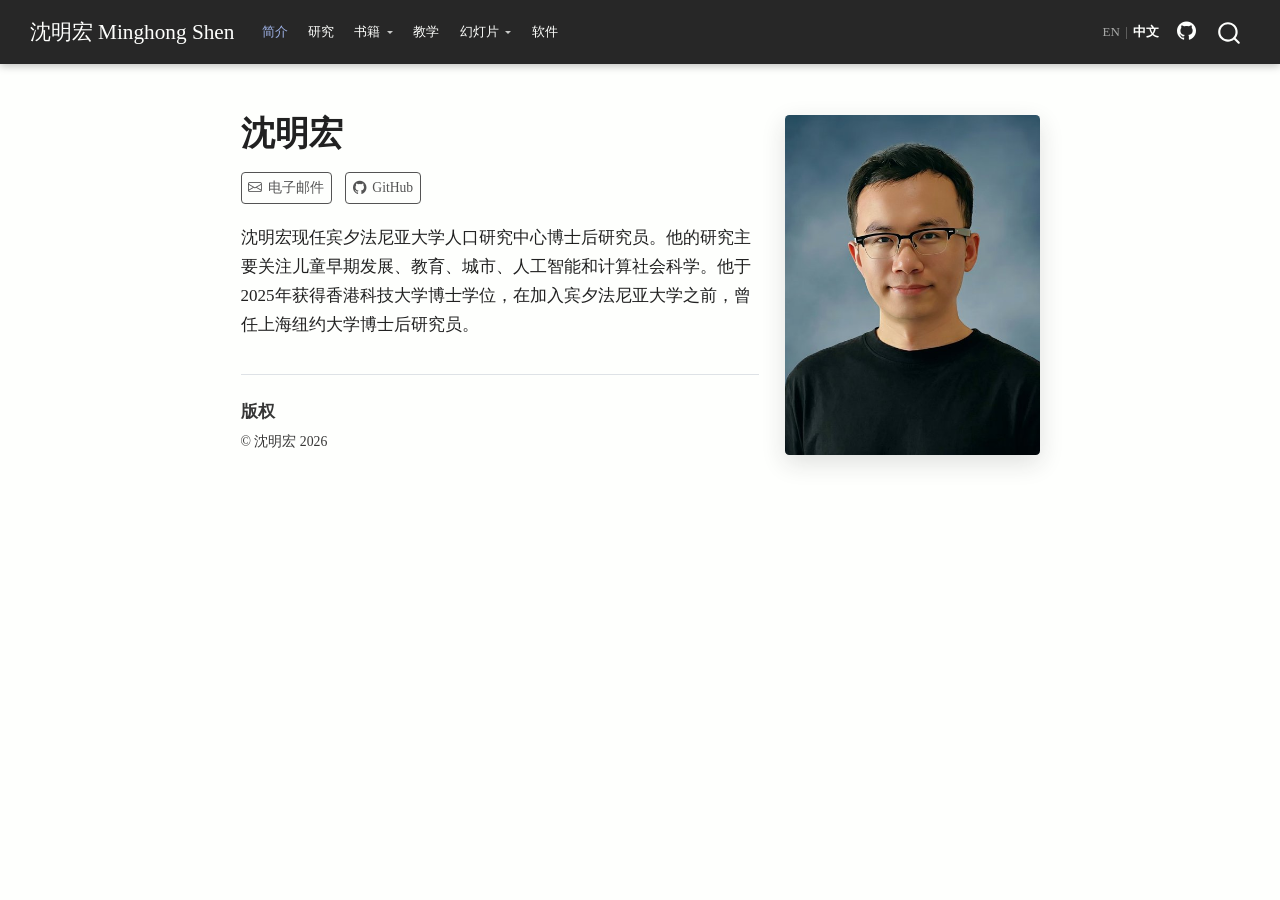
==== zh/index.html @ 306feb95 "feat: publish Chinese site and Stata to R reference - Add zh/ to the published site files - Fetch do" ====
<!DOCTYPE html>
<html xmlns="http://www.w3.org/1999/xhtml" lang="zh-Hans" xml:lang="zh-Hans"><head>

<meta charset="utf-8">
<meta name="generator" content="quarto-1.9.38">

<meta name="viewport" content="width=device-width, initial-scale=1.0, user-scalable=yes">


<title>沈明宏 – 沈明宏 Minghong Shen</title>
<style>
/* Default styles provided by pandoc.
** See https://pandoc.org/MANUAL.html#variables-for-html for config info.
*/
code{white-space: pre-wrap;}
span.smallcaps{font-variant: small-caps;}
div.columns{display: flex; gap: min(4vw, 1.5em);}
div.column{flex: auto; overflow-x: auto;}
div.hanging-indent{margin-left: 1.5em; text-indent: -1.5em;}
ul.task-list{list-style: none;}
ul.task-list li input[type="checkbox"] {
  width: 0.8em;
  margin: 0 0.8em 0.2em -1em; /* quarto-specific, see https://github.com/quarto-dev/quarto-cli/issues/4556 */ 
  vertical-align: middle;
}
</style>


<script src="site_libs/quarto-nav/quarto-nav.js"></script>
<script src="site_libs/quarto-nav/headroom.min.js"></script>
<script src="site_libs/clipboard/clipboard.min.js"></script>
<script src="site_libs/quarto-search/autocomplete.umd.js"></script>
<script src="site_libs/quarto-search/fuse.min.js"></script>
<script src="site_libs/quarto-search/quarto-search.js"></script>
<meta name="quarto:offset" content="./">
<script src="site_libs/quarto-html/quarto.js" type="module"></script>
<script src="site_libs/quarto-html/tabsets/tabsets.js" type="module"></script>
<script src="site_libs/quarto-html/popper.min.js"></script>
<script src="site_libs/quarto-html/tippy.umd.min.js"></script>
<link href="site_libs/quarto-html/tippy.css" rel="stylesheet">
<link href="site_libs/quarto-html/quarto-syntax-highlighting-15634bcf2e68342d4ad2dfa704d543f6.css" rel="stylesheet" id="quarto-text-highlighting-styles">
<script src="site_libs/bootstrap/bootstrap.min.js"></script>
<link href="site_libs/bootstrap/bootstrap-icons.css" rel="stylesheet">
<link href="site_libs/bootstrap/bootstrap-0c73fba49e9f73e508c1f6c2860d2449.min.css" rel="stylesheet" append-hash="true" id="quarto-bootstrap" data-mode="light">
<script id="quarto-search-options" type="application/json">{
  "location": "navbar",
  "copy-button": false,
  "collapse-after": 3,
  "panel-placement": "end",
  "type": "overlay",
  "limit": 50,
  "keyboard-shortcut": [
    "f",
    "/",
    "s"
  ],
  "show-item-context": false,
  "language": {
    "search-no-results-text": "没有结果",
    "search-matching-documents-text": "匹配的文档",
    "search-copy-link-title": "复制搜索链接",
    "search-hide-matches-text": "隐藏其它匹配结果",
    "search-more-match-text": "更多匹配结果",
    "search-more-matches-text": "更多匹配结果",
    "search-clear-button-title": "清除",
    "search-text-placeholder": "",
    "search-detached-cancel-button-title": "取消",
    "search-submit-button-title": "提交",
    "search-label": "搜索"
  }
}</script>
<script async="" src="https://www.googletagmanager.com/gtag/js?id=G-N6J255MYS8"></script>

<script type="text/javascript">

window.dataLayer = window.dataLayer || [];
function gtag(){dataLayer.push(arguments);}
gtag('js', new Date());
gtag('config', 'G-N6J255MYS8', { 'anonymize_ip': true});
</script>


</head>

<body class="nav-fixed fullcontent quarto-light">

<div id="quarto-search-results"></div>
  <header id="quarto-header" class="headroom fixed-top">
    <nav class="navbar navbar-expand-lg " data-bs-theme="dark">
      <div class="navbar-container container-fluid">
      <div class="navbar-brand-container mx-auto">
    <a class="navbar-brand" href="./index.html">
    <span class="navbar-title">沈明宏 Minghong Shen</span>
    </a>
  </div>
            <div id="quarto-search" class="" title="搜索"></div>
          <button class="navbar-toggler" type="button" data-bs-toggle="collapse" data-bs-target="#navbarCollapse" aria-controls="navbarCollapse" role="menu" aria-expanded="false" aria-label="展开或折叠导航栏" onclick="if (window.quartoToggleHeadroom) { window.quartoToggleHeadroom(); }">
  <span class="navbar-toggler-icon"></span>
</button>
          <div class="collapse navbar-collapse" id="navbarCollapse">
            <ul class="navbar-nav navbar-nav-scroll me-auto">
  <li class="nav-item">
    <a class="nav-link active" href="./index.html" aria-current="page"> 
<span class="menu-text">简介</span></a>
  </li>  
  <li class="nav-item">
    <a class="nav-link" href="./research.html"> 
<span class="menu-text">研究</span></a>
  </li>  
  <li class="nav-item dropdown ">
    <a class="nav-link dropdown-toggle" href="#" id="nav-menu-" role="link" data-bs-toggle="dropdown" aria-expanded="false">
 <span class="menu-text">书籍</span>
    </a>
    <ul class="dropdown-menu" aria-labelledby="nav-menu-">    
        <li>
    <a class="dropdown-item" href="./books.html">
 <span class="dropdown-text">全部书籍</span></a>
  </li>  
        <li>
    <a class="dropdown-item" href="https://www.socimh.com/cc-guide/">
 <span class="dropdown-text">Claude Code 社会科学配置指南</span></a>
  </li>  
        <li>
    <a class="dropdown-item" href="./../stata-to-r/zh/index.html">
 <span class="dropdown-text">Stata 转 R 参考手册</span></a>
  </li>  
        <li>
    <a class="dropdown-item" href="https://socimh.github.io/intro2tidy/">
 <span class="dropdown-text">tidyverse 入门</span></a>
  </li>  
    </ul>
  </li>
  <li class="nav-item">
    <a class="nav-link" href="./teaching.html"> 
<span class="menu-text">教学</span></a>
  </li>  
  <li class="nav-item dropdown ">
    <a class="nav-link dropdown-toggle" href="#" id="nav-menu--1" role="link" data-bs-toggle="dropdown" aria-expanded="false">
 <span class="menu-text">幻灯片</span>
    </a>
    <ul class="dropdown-menu" aria-labelledby="nav-menu--1">    
        <li>
    <a class="dropdown-item" href="./slides.html">
 <span class="dropdown-text">全部幻灯片</span></a>
  </li>  
        <li>
    <a class="dropdown-item" href="./../slides/copilot-stata.html">
 <span class="dropdown-text">上手 Copilot：在 VS Code 里写 Stata</span></a>
  </li>  
        <li>
    <a class="dropdown-item" href="./../slides/ai-agents.html">
 <span class="dropdown-text">言出法随：社会科学研究中的 AI 智能体</span></a>
  </li>  
    </ul>
  </li>
  <li class="nav-item">
    <a class="nav-link" href="./software.html"> 
<span class="menu-text">软件</span></a>
  </li>  
</ul>
            <ul class="navbar-nav navbar-nav-scroll ms-auto">
  <li class="nav-item">
    <a class="nav-link" href="./../index.html"> 
<span class="menu-text">EN | 中文</span></a>
  </li>  
  <li class="nav-item compact">
    <a class="nav-link" href="https://github.com/socimh"> <i class="bi bi-github" role="img" aria-label="GitHub">
</i> 
<span class="menu-text"></span></a>
  </li>  
</ul>
          </div> <!-- /navcollapse -->
            <div class="quarto-navbar-tools">
</div>
      </div> <!-- /container-fluid -->
    </nav>
</header>
<!-- content -->
<div id="quarto-content" class="quarto-container page-columns page-rows-contents page-layout-article page-navbar">
<!-- sidebar -->
<!-- margin-sidebar -->
    
<!-- main -->
<div class="quarto-about-solana column-body">
  <div class="about-entity">
    <div class="entity-contents">
      <header id="title-block-header" class="quarto-title-block default">
<div class="quarto-title">
<h1 class="title">沈明宏</h1>
</div>
<div class="quarto-title-meta">
  </div>
</header> <div class="about-links">
  <a href="mailto:ms14464@nyu.edu" class="about-link" rel="" target="">
    <i class="bi bi-envelope"></i>
     <span class="about-link-text">电子邮件</span>
  </a>
  <a href="https://github.com/socimh" class="about-link" rel="" target="">
    <i class="bi bi-github"></i>
     <span class="about-link-text">GitHub</span>
  </a>
</div>
      <div class="about-contents"><main class="content" id="quarto-document-content">
<p>沈明宏现任宾夕法尼亚大学人口研究中心博士后研究员。他的研究主要关注儿童早期发展、教育、城市、人工智能和计算社会科学。他于2025年获得香港科技大学博士学位，在加入宾夕法尼亚大学之前，曾任上海纽约大学博士后研究员。</p>


<div id="quarto-appendix" class="default"><section class="quarto-appendix-contents" id="quarto-copyright"><h2 class="anchored quarto-appendix-heading">版权</h2><div class="quarto-appendix-contents"><div>© 沈明宏 2026</div></div></section></div></main></div>
    </div>
    <img src="../pic/profile.jpg" class="about-image
  rounded " style="width: 15em;">
  </div>
</div>
 <!-- /main -->
<script src="../assets/reveal.js"></script>

<script src="../assets/lang-toggle.js"></script>

<script id="quarto-html-after-body" type="application/javascript">
  window.document.addEventListener("DOMContentLoaded", function (event) {
    const isCodeAnnotation = (el) => {
      for (const clz of el.classList) {
        if (clz.startsWith('code-annotation-')) {                     
          return true;
        }
      }
      return false;
    }
    const onCopySuccess = function(e) {
      // button target
      const button = e.trigger;
      // don't keep focus
      button.blur();
      // flash "checked"
      button.classList.add('code-copy-button-checked');
      var currentTitle = button.getAttribute("title");
      button.setAttribute("title", "已复制");
      let tooltip;
      if (window.bootstrap) {
        button.setAttribute("data-bs-toggle", "tooltip");
        button.setAttribute("data-bs-placement", "left");
        button.setAttribute("data-bs-title", "已复制");
        tooltip = new bootstrap.Tooltip(button, 
          { trigger: "manual", 
            customClass: "code-copy-button-tooltip",
            offset: [0, -8]});
        tooltip.show();    
      }
      setTimeout(function() {
        if (tooltip) {
          tooltip.hide();
          button.removeAttribute("data-bs-title");
          button.removeAttribute("data-bs-toggle");
          button.removeAttribute("data-bs-placement");
        }
        button.setAttribute("title", currentTitle);
        button.classList.remove('code-copy-button-checked');
      }, 1000);
      // clear code selection
      e.clearSelection();
    }
    const getTextToCopy = function(trigger) {
      const outerScaffold = trigger.parentElement.cloneNode(true);
      const codeEl = outerScaffold.querySelector('code');
      for (const childEl of codeEl.children) {
        if (isCodeAnnotation(childEl)) {
          childEl.remove();
        }
      }
      return codeEl.innerText;
    }
    const clipboard = new window.ClipboardJS('.code-copy-button:not([data-in-quarto-modal])', {
      text: getTextToCopy
    });
    clipboard.on('success', onCopySuccess);
    if (window.document.getElementById('quarto-embedded-source-code-modal')) {
      const clipboardModal = new window.ClipboardJS('.code-copy-button[data-in-quarto-modal]', {
        text: getTextToCopy,
        container: window.document.getElementById('quarto-embedded-source-code-modal')
      });
      clipboardModal.on('success', onCopySuccess);
    }
      var localhostRegex = new RegExp(/^(?:http|https):\/\/localhost\:?[0-9]*\//);
      var mailtoRegex = new RegExp(/^mailto:/);
        var filterRegex = new RegExp('/' + window.location.host + '/');
      var isInternal = (href) => {
          return filterRegex.test(href) || localhostRegex.test(href) || mailtoRegex.test(href);
      }
      // Inspect non-navigation links and adorn them if external
     var links = window.document.querySelectorAll('a[href]:not(.nav-link):not(.navbar-brand):not(.toc-action):not(.sidebar-link):not(.sidebar-item-toggle):not(.pagination-link):not(.no-external):not([aria-hidden]):not(.dropdown-item):not(.quarto-navigation-tool):not(.about-link)');
      for (var i=0; i<links.length; i++) {
        const link = links[i];
        if (!isInternal(link.href)) {
          // undo the damage that might have been done by quarto-nav.js in the case of
          // links that we want to consider external
          if (link.dataset.originalHref !== undefined) {
            link.href = link.dataset.originalHref;
          }
        }
      }
    function tippyHover(el, contentFn, onTriggerFn, onUntriggerFn) {
      const config = {
        allowHTML: true,
        maxWidth: 500,
        delay: 100,
        arrow: false,
        appendTo: function(el) {
            return el.parentElement;
        },
        interactive: true,
        interactiveBorder: 10,
        theme: 'quarto',
        placement: 'bottom-start',
      };
      if (contentFn) {
        config.content = contentFn;
      }
      if (onTriggerFn) {
        config.onTrigger = onTriggerFn;
      }
      if (onUntriggerFn) {
        config.onUntrigger = onUntriggerFn;
      }
      window.tippy(el, config); 
    }
    const noterefs = window.document.querySelectorAll('a[role="doc-noteref"]');
    for (var i=0; i<noterefs.length; i++) {
      const ref = noterefs[i];
      tippyHover(ref, function() {
        // use id or data attribute instead here
        let href = ref.getAttribute('data-footnote-href') || ref.getAttribute('href');
        try { href = new URL(href).hash; } catch {}
        const id = href.replace(/^#\/?/, "");
        const note = window.document.getElementById(id);
        if (note) {
          return note.innerHTML;
        } else {
          return "";
        }
      });
    }
    const xrefs = window.document.querySelectorAll('a.quarto-xref');
    const processXRef = (id, note) => {
      // Strip column container classes
      const stripColumnClz = (el) => {
        el.classList.remove("page-full", "page-columns");
        if (el.children) {
          for (const child of el.children) {
            stripColumnClz(child);
          }
        }
      }
      stripColumnClz(note)
      if (id === null || id.startsWith('sec-')) {
        // Special case sections, only their first couple elements
        const container = document.createElement("div");
        if (note.children && note.children.length > 2) {
          container.appendChild(note.children[0].cloneNode(true));
          for (let i = 1; i < note.children.length; i++) {
            const child = note.children[i];
            if (child.tagName === "P" && child.innerText === "") {
              continue;
            } else {
              container.appendChild(child.cloneNode(true));
              break;
            }
          }
          if (window.Quarto?.typesetMath) {
            window.Quarto.typesetMath(container);
          }
          return container.innerHTML
        } else {
          if (window.Quarto?.typesetMath) {
            window.Quarto.typesetMath(note);
          }
          return note.innerHTML;
        }
      } else {
        // Remove any anchor links if they are present
        const anchorLink = note.querySelector('a.anchorjs-link');
        if (anchorLink) {
          anchorLink.remove();
        }
        if (window.Quarto?.typesetMath) {
          window.Quarto.typesetMath(note);
        }
        if (note.classList.contains("callout")) {
          return note.outerHTML;
        } else {
          return note.innerHTML;
        }
      }
    }
    for (var i=0; i<xrefs.length; i++) {
      const xref = xrefs[i];
      tippyHover(xref, undefined, function(instance) {
        instance.disable();
        let url = xref.getAttribute('href');
        let hash = undefined; 
        if (url.startsWith('#')) {
          hash = url;
        } else {
          try { hash = new URL(url).hash; } catch {}
        }
        if (hash) {
          const id = hash.replace(/^#\/?/, "");
          const note = window.document.getElementById(id);
          if (note !== null) {
            try {
              const html = processXRef(id, note.cloneNode(true));
              instance.setContent(html);
            } finally {
              instance.enable();
              instance.show();
            }
          } else {
            // See if we can fetch this
            fetch(url.split('#')[0])
            .then(res => res.text())
            .then(html => {
              const parser = new DOMParser();
              const htmlDoc = parser.parseFromString(html, "text/html");
              const note = htmlDoc.getElementById(id);
              if (note !== null) {
                const html = processXRef(id, note);
                instance.setContent(html);
              } 
            }).finally(() => {
              instance.enable();
              instance.show();
            });
          }
        } else {
          // See if we can fetch a full url (with no hash to target)
          // This is a special case and we should probably do some content thinning / targeting
          fetch(url)
          .then(res => res.text())
          .then(html => {
            const parser = new DOMParser();
            const htmlDoc = parser.parseFromString(html, "text/html");
            const note = htmlDoc.querySelector('main.content');
            if (note !== null) {
              // This should only happen for chapter cross references
              // (since there is no id in the URL)
              // remove the first header
              if (note.children.length > 0 && note.children[0].tagName === "HEADER") {
                note.children[0].remove();
              }
              const html = processXRef(null, note);
              instance.setContent(html);
            } 
          }).finally(() => {
            instance.enable();
            instance.show();
          });
        }
      }, function(instance) {
      });
    }
        let selectedAnnoteEl;
        const selectorForAnnotation = ( cell, annotation) => {
          let cellAttr = 'data-code-cell="' + cell + '"';
          let lineAttr = 'data-code-annotation="' +  annotation + '"';
          const selector = 'span[' + cellAttr + '][' + lineAttr + ']';
          return selector;
        }
        const selectCodeLines = (annoteEl) => {
          const doc = window.document;
          const targetCell = annoteEl.getAttribute("data-target-cell");
          const targetAnnotation = annoteEl.getAttribute("data-target-annotation");
          const annoteSpan = window.document.querySelector(selectorForAnnotation(targetCell, targetAnnotation));
          const lines = annoteSpan.getAttribute("data-code-lines").split(",");
          const lineIds = lines.map((line) => {
            return targetCell + "-" + line;
          })
          let top = null;
          let height = null;
          let parent = null;
          if (lineIds.length > 0) {
              //compute the position of the single el (top and bottom and make a div)
              const el = window.document.getElementById(lineIds[0]);
              top = el.offsetTop;
              height = el.offsetHeight;
              parent = el.parentElement.parentElement;
            if (lineIds.length > 1) {
              const lastEl = window.document.getElementById(lineIds[lineIds.length - 1]);
              const bottom = lastEl.offsetTop + lastEl.offsetHeight;
              height = bottom - top;
            }
            if (top !== null && height !== null && parent !== null) {
              // cook up a div (if necessary) and position it 
              let div = window.document.getElementById("code-annotation-line-highlight");
              if (div === null) {
                div = window.document.createElement("div");
                div.setAttribute("id", "code-annotation-line-highlight");
                div.style.position = 'absolute';
                parent.appendChild(div);
              }
              div.style.top = top - 2 + "px";
              div.style.height = height + 4 + "px";
              div.style.left = 0;
              let gutterDiv = window.document.getElementById("code-annotation-line-highlight-gutter");
              if (gutterDiv === null) {
                gutterDiv = window.document.createElement("div");
                gutterDiv.setAttribute("id", "code-annotation-line-highlight-gutter");
                gutterDiv.style.position = 'absolute';
                const codeCell = window.document.getElementById(targetCell);
                const gutter = codeCell.querySelector('.code-annotation-gutter');
                gutter.appendChild(gutterDiv);
              }
              gutterDiv.style.top = top - 2 + "px";
              gutterDiv.style.height = height + 4 + "px";
            }
            selectedAnnoteEl = annoteEl;
          }
        };
        const unselectCodeLines = () => {
          const elementsIds = ["code-annotation-line-highlight", "code-annotation-line-highlight-gutter"];
          elementsIds.forEach((elId) => {
            const div = window.document.getElementById(elId);
            if (div) {
              div.remove();
            }
          });
          selectedAnnoteEl = undefined;
        };
          // Handle positioning of the toggle
      window.addEventListener(
        "resize",
        throttle(() => {
          elRect = undefined;
          if (selectedAnnoteEl) {
            selectCodeLines(selectedAnnoteEl);
          }
        }, 10)
      );
      function throttle(fn, ms) {
      let throttle = false;
      let timer;
        return (...args) => {
          if(!throttle) { // first call gets through
              fn.apply(this, args);
              throttle = true;
          } else { // all the others get throttled
              if(timer) clearTimeout(timer); // cancel #2
              timer = setTimeout(() => {
                fn.apply(this, args);
                timer = throttle = false;
              }, ms);
          }
        };
      }
        // Attach click handler to the DT
        const annoteDls = window.document.querySelectorAll('dt[data-target-cell]');
        for (const annoteDlNode of annoteDls) {
          annoteDlNode.addEventListener('click', (event) => {
            const clickedEl = event.target;
            if (clickedEl !== selectedAnnoteEl) {
              unselectCodeLines();
              const activeEl = window.document.querySelector('dt[data-target-cell].code-annotation-active');
              if (activeEl) {
                activeEl.classList.remove('code-annotation-active');
              }
              selectCodeLines(clickedEl);
              clickedEl.classList.add('code-annotation-active');
            } else {
              // Unselect the line
              unselectCodeLines();
              clickedEl.classList.remove('code-annotation-active');
            }
          });
        }
    const findCites = (el) => {
      const parentEl = el.parentElement;
      if (parentEl) {
        const cites = parentEl.dataset.cites;
        if (cites) {
          return {
            el,
            cites: cites.split(' ')
          };
        } else {
          return findCites(el.parentElement)
        }
      } else {
        return undefined;
      }
    };
    var bibliorefs = window.document.querySelectorAll('a[role="doc-biblioref"]');
    for (var i=0; i<bibliorefs.length; i++) {
      const ref = bibliorefs[i];
      const citeInfo = findCites(ref);
      if (citeInfo) {
        tippyHover(citeInfo.el, function() {
          var popup = window.document.createElement('div');
          citeInfo.cites.forEach(function(cite) {
            var citeDiv = window.document.createElement('div');
            citeDiv.classList.add('hanging-indent');
            citeDiv.classList.add('csl-entry');
            var biblioDiv = window.document.getElementById('ref-' + cite);
            if (biblioDiv) {
              citeDiv.innerHTML = biblioDiv.innerHTML;
            }
            popup.appendChild(citeDiv);
          });
          return popup.innerHTML;
        });
      }
    }
  });
  </script>
</div> <!-- /content -->




</body></html>
---- zh/site_libs/quarto-html/tippy.css ----
.tippy-box[data-animation=fade][data-state=hidden]{opacity:0}[data-tippy-root]{max-width:calc(100vw - 10px)}.tippy-box{position:relative;background-color:#333;color:#fff;border-radius:4px;font-size:14px;line-height:1.4;white-space:normal;outline:0;transition-property:transform,visibility,opacity}.tippy-box[data-placement^=top]>.tippy-arrow{bottom:0}.tippy-box[data-placement^=top]>.tippy-arrow:before{bottom:-7px;left:0;border-width:8px 8px 0;border-top-color:initial;transform-origin:center top}.tippy-box[data-placement^=bottom]>.tippy-arrow{top:0}.tippy-box[data-placement^=bottom]>.tippy-arrow:before{top:-7px;left:0;border-width:0 8px 8px;border-bottom-color:initial;transform-origin:center bottom}.tippy-box[data-placement^=left]>.tippy-arrow{right:0}.tippy-box[data-placement^=left]>.tippy-arrow:before{border-width:8px 0 8px 8px;border-left-color:initial;right:-7px;transform-origin:center left}.tippy-box[data-placement^=right]>.tippy-arrow{left:0}.tippy-box[data-placement^=right]>.tippy-arrow:before{left:-7px;border-width:8px 8px 8px 0;border-right-color:initial;transform-origin:center right}.tippy-box[data-inertia][data-state=visible]{transition-timing-function:cubic-bezier(.54,1.5,.38,1.11)}.tippy-arrow{width:16px;height:16px;color:#333}.tippy-arrow:before{content:"";position:absolute;border-color:transparent;border-style:solid}.tippy-content{position:relative;padding:5px 9px;z-index:1}
---- zh/site_libs/quarto-html/quarto-syntax-highlighting-15634bcf2e68342d4ad2dfa704d543f6.css ----
/* quarto syntax highlight colors */
:root {
  --quarto-hl-ot-color: #003B4F;
  --quarto-hl-at-color: #657422;
  --quarto-hl-ss-color: #20794D;
  --quarto-hl-an-color: #5E5E5E;
  --quarto-hl-fu-color: #4758AB;
  --quarto-hl-st-color: #20794D;
  --quarto-hl-cf-color: #003B4F;
  --quarto-hl-op-color: #5E5E5E;
  --quarto-hl-er-color: #AD0000;
  --quarto-hl-bn-color: #AD0000;
  --quarto-hl-al-color: #AD0000;
  --quarto-hl-va-color: #111111;
  --quarto-hl-bu-color: inherit;
  --quarto-hl-ex-color: inherit;
  --quarto-hl-pp-color: #AD0000;
  --quarto-hl-in-color: #5E5E5E;
  --quarto-hl-vs-color: #20794D;
  --quarto-hl-wa-color: #5E5E5E;
  --quarto-hl-do-color: #5E5E5E;
  --quarto-hl-im-color: #00769E;
  --quarto-hl-ch-color: #20794D;
  --quarto-hl-dt-color: #AD0000;
  --quarto-hl-fl-color: #AD0000;
  --quarto-hl-co-color: #5E5E5E;
  --quarto-hl-cv-color: #5E5E5E;
  --quarto-hl-cn-color: #8f5902;
  --quarto-hl-sc-color: #5E5E5E;
  --quarto-hl-dv-color: #AD0000;
  --quarto-hl-kw-color: #003B4F;
}

/* other quarto variables */
:root {
  --quarto-font-monospace: SFMono-Regular, Menlo, Monaco, Consolas, "Liberation Mono", "Courier New", monospace;
}

/* syntax highlight based on Pandoc's rules */
pre > code.sourceCode > span {
  color: #003B4F;
}

code.sourceCode > span {
  color: #003B4F;
}

div.sourceCode,
div.sourceCode pre.sourceCode {
  color: #003B4F;
}

/* Normal */
code span {
  color: #003B4F;
}

/* Alert */
code span.al {
  color: #AD0000;
  font-style: inherit;
}

/* Annotation */
code span.an {
  color: #5E5E5E;
  font-style: inherit;
}

/* Attribute */
code span.at {
  color: #657422;
  font-style: inherit;
}

/* BaseN */
code span.bn {
  color: #AD0000;
  font-style: inherit;
}

/* BuiltIn */
code span.bu {
  font-style: inherit;
}

/* ControlFlow */
code span.cf {
  color: #003B4F;
  font-weight: bold;
  font-style: inherit;
}

/* Char */
code span.ch {
  color: #20794D;
  font-style: inherit;
}

/* Constant */
code span.cn {
  color: #8f5902;
  font-style: inherit;
}

/* Comment */
code span.co {
  color: #5E5E5E;
  font-style: inherit;
}

/* CommentVar */
code span.cv {
  color: #5E5E5E;
  font-style: italic;
}

/* Documentation */
code span.do {
  color: #5E5E5E;
  font-style: italic;
}

/* DataType */
code span.dt {
  color: #AD0000;
  font-style: inherit;
}

/* DecVal */
code span.dv {
  color: #AD0000;
  font-style: inherit;
}

/* Error */
code span.er {
  color: #AD0000;
  font-style: inherit;
}

/* Extension */
code span.ex {
  font-style: inherit;
}

/* Float */
code span.fl {
  color: #AD0000;
  font-style: inherit;
}

/* Function */
code span.fu {
  color: #4758AB;
  font-style: inherit;
}

/* Import */
code span.im {
  color: #00769E;
  font-style: inherit;
}

/* Information */
code span.in {
  color: #5E5E5E;
  font-style: inherit;
}

/* Keyword */
code span.kw {
  color: #003B4F;
  font-weight: bold;
  font-style: inherit;
}

/* Operator */
code span.op {
  color: #5E5E5E;
  font-style: inherit;
}

/* Other */
code span.ot {
  color: #003B4F;
  font-style: inherit;
}

/* Preprocessor */
code span.pp {
  color: #AD0000;
  font-style: inherit;
}

/* SpecialChar */
code span.sc {
  color: #5E5E5E;
  font-style: inherit;
}

/* SpecialString */
code span.ss {
  color: #20794D;
  font-style: inherit;
}

/* String */
code span.st {
  color: #20794D;
  font-style: inherit;
}

/* Variable */
code span.va {
  color: #111111;
  font-style: inherit;
}

/* VerbatimString */
code span.vs {
  color: #20794D;
  font-style: inherit;
}

/* Warning */
code span.wa {
  color: #5E5E5E;
  font-style: italic;
}

.prevent-inlining {
  content: "</";
}

/*# sourceMappingURL=f23921c56f73e400b49028c9186a1aa0.css.map */
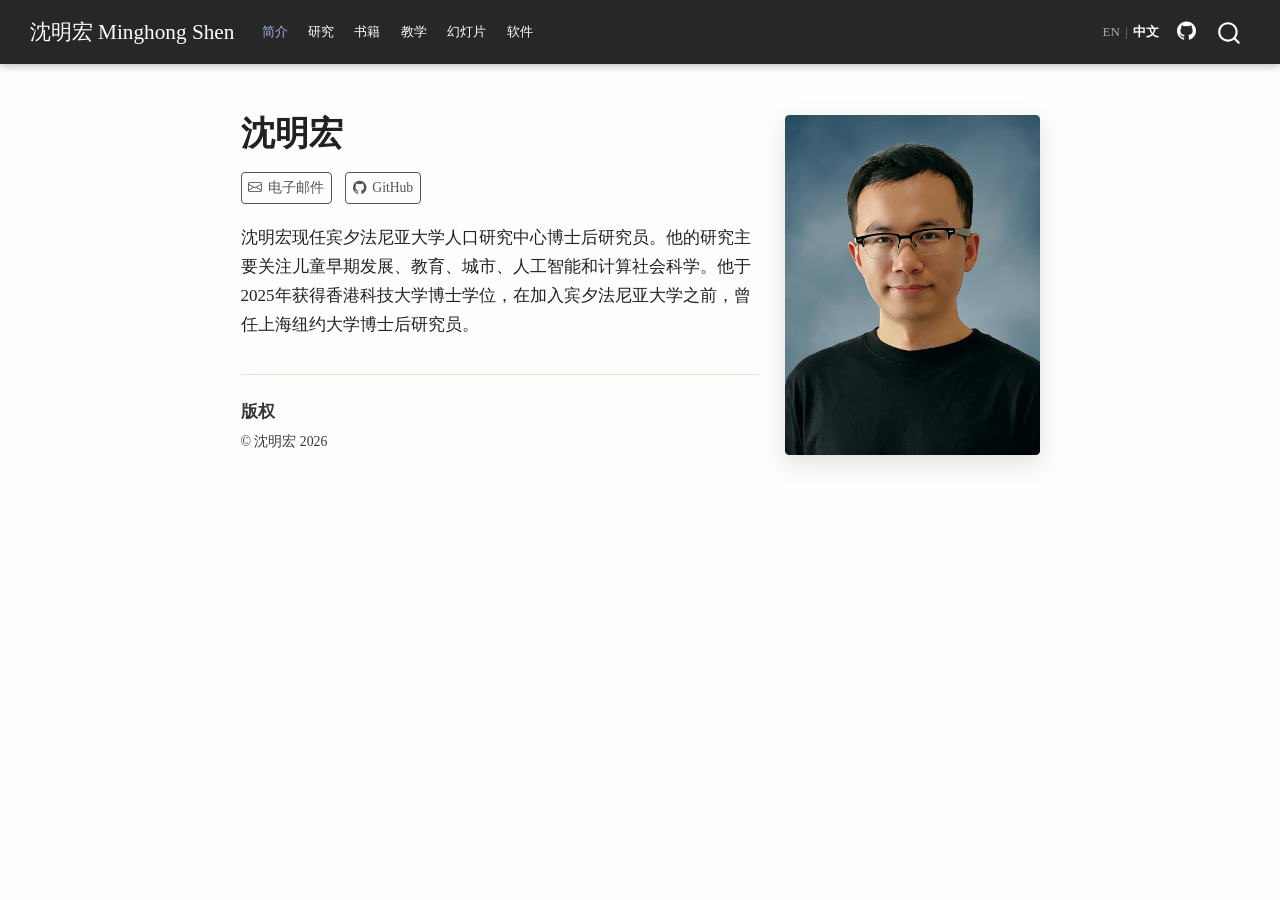
==== commit f2d3d3a1: "fix: publish direct Books and Slides overview navigation" ====
--- a/zh/index.html
+++ b/zh/index.html
@@ -107,52 +107,18 @@
     <a class="nav-link" href="./research.html"> 
 <span class="menu-text">研究</span></a>
   </li>  
-  <li class="nav-item dropdown ">
-    <a class="nav-link dropdown-toggle" href="#" id="nav-menu-" role="link" data-bs-toggle="dropdown" aria-expanded="false">
- <span class="menu-text">书籍</span>
-    </a>
-    <ul class="dropdown-menu" aria-labelledby="nav-menu-">    
-        <li>
-    <a class="dropdown-item" href="./books.html">
- <span class="dropdown-text">全部书籍</span></a>
-  </li>  
-        <li>
-    <a class="dropdown-item" href="https://www.socimh.com/cc-guide/">
- <span class="dropdown-text">Claude Code 社会科学配置指南</span></a>
-  </li>  
-        <li>
-    <a class="dropdown-item" href="./../stata-to-r/zh/index.html">
- <span class="dropdown-text">Stata 转 R 参考手册</span></a>
-  </li>  
-        <li>
-    <a class="dropdown-item" href="https://socimh.github.io/intro2tidy/">
- <span class="dropdown-text">tidyverse 入门</span></a>
-  </li>  
-    </ul>
-  </li>
+  <li class="nav-item">
+    <a class="nav-link" href="./books.html"> 
+<span class="menu-text">书籍</span></a>
+  </li>  
   <li class="nav-item">
     <a class="nav-link" href="./teaching.html"> 
 <span class="menu-text">教学</span></a>
   </li>  
-  <li class="nav-item dropdown ">
-    <a class="nav-link dropdown-toggle" href="#" id="nav-menu--1" role="link" data-bs-toggle="dropdown" aria-expanded="false">
- <span class="menu-text">幻灯片</span>
-    </a>
-    <ul class="dropdown-menu" aria-labelledby="nav-menu--1">    
-        <li>
-    <a class="dropdown-item" href="./slides.html">
- <span class="dropdown-text">全部幻灯片</span></a>
-  </li>  
-        <li>
-    <a class="dropdown-item" href="./../slides/copilot-stata.html">
- <span class="dropdown-text">上手 Copilot：在 VS Code 里写 Stata</span></a>
-  </li>  
-        <li>
-    <a class="dropdown-item" href="./../slides/ai-agents.html">
- <span class="dropdown-text">言出法随：社会科学研究中的 AI 智能体</span></a>
-  </li>  
-    </ul>
-  </li>
+  <li class="nav-item">
+    <a class="nav-link" href="./slides.html"> 
+<span class="menu-text">幻灯片</span></a>
+  </li>  
   <li class="nav-item">
     <a class="nav-link" href="./software.html"> 
 <span class="menu-text">软件</span></a>
@@ -191,7 +157,7 @@
 <div class="quarto-title-meta">
   </div>
 </header> <div class="about-links">
-  <a href="mailto:ms14464@nyu.edu" class="about-link" rel="" target="">
+  <a href="mailto:mhshen@sas.upenn.edu" class="about-link" rel="" target="">
     <i class="bi bi-envelope"></i>
      <span class="about-link-text">电子邮件</span>
   </a>
@@ -214,7 +180,6 @@
 <script src="../assets/reveal.js"></script>
 
 <script src="../assets/lang-toggle.js"></script>
-
 <script id="quarto-html-after-body" type="application/javascript">
   window.document.addEventListener("DOMContentLoaded", function (event) {
     const isCodeAnnotation = (el) => {
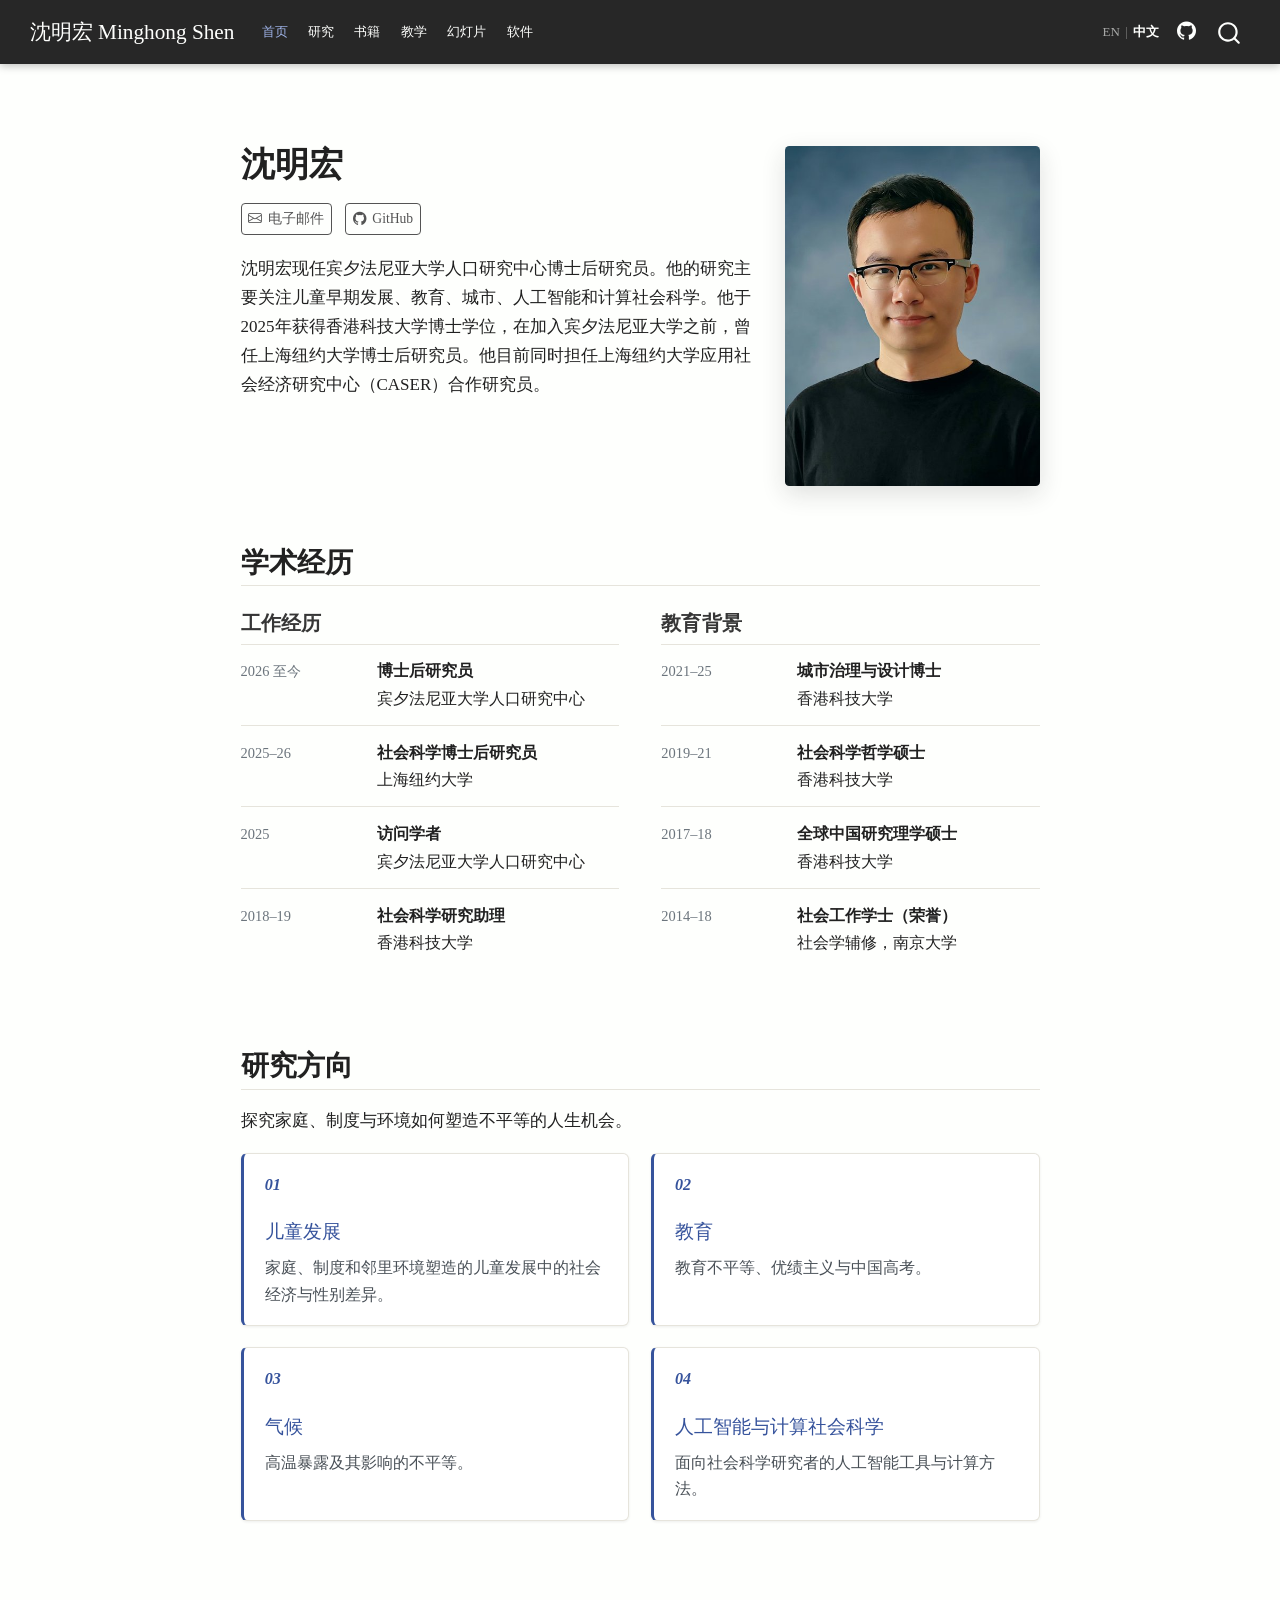
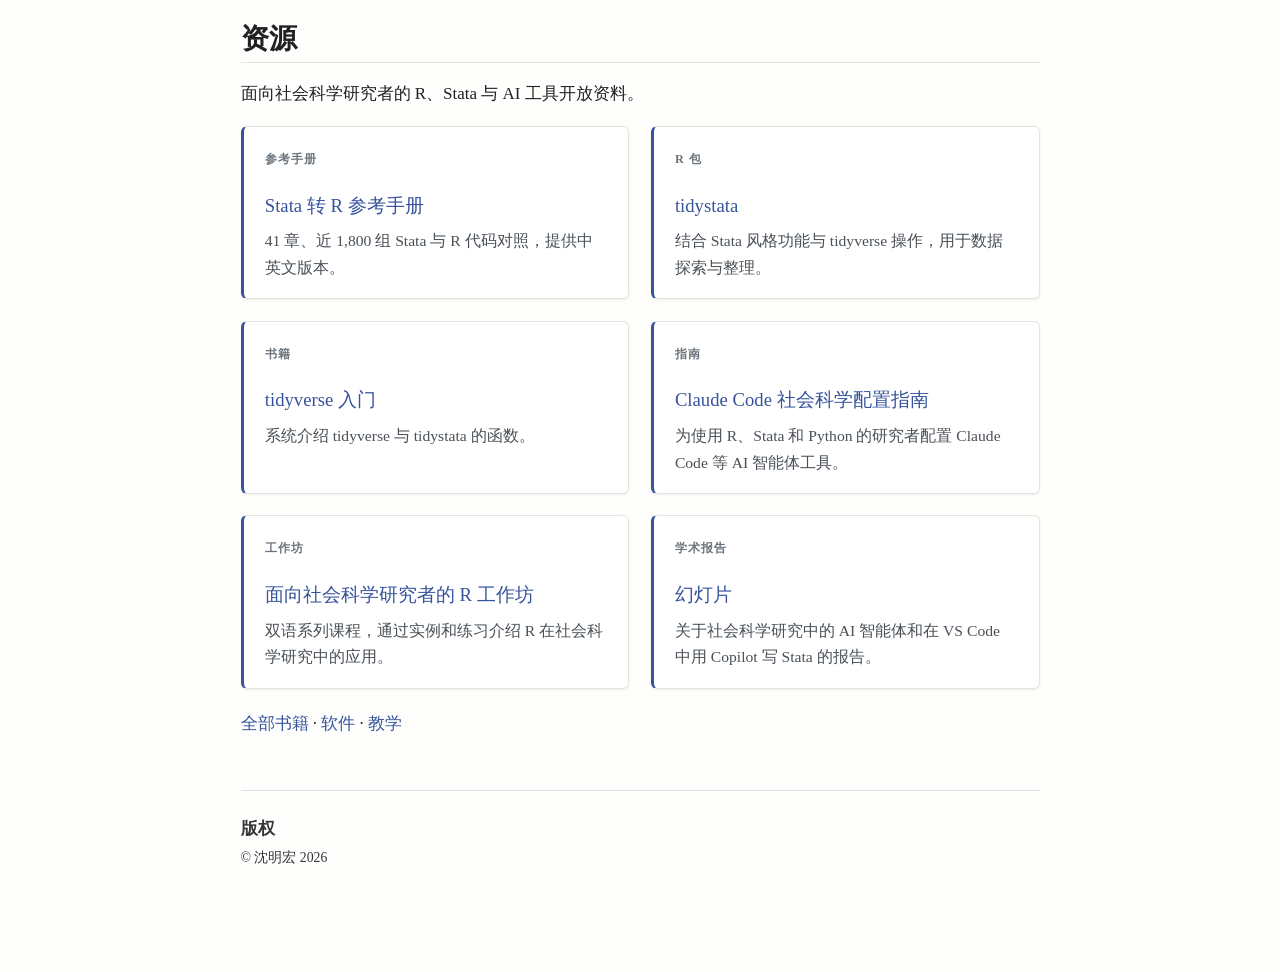
==== commit 3d364ff4: "feat: richer homepage and RWSS workshops" ====
--- a/zh/index.html
+++ b/zh/index.html
@@ -41,7 +41,7 @@
 <link href="site_libs/quarto-html/quarto-syntax-highlighting-15634bcf2e68342d4ad2dfa704d543f6.css" rel="stylesheet" id="quarto-text-highlighting-styles">
 <script src="site_libs/bootstrap/bootstrap.min.js"></script>
 <link href="site_libs/bootstrap/bootstrap-icons.css" rel="stylesheet">
-<link href="site_libs/bootstrap/bootstrap-0c73fba49e9f73e508c1f6c2860d2449.min.css" rel="stylesheet" append-hash="true" id="quarto-bootstrap" data-mode="light">
+<link href="site_libs/bootstrap/bootstrap-002b9370a7a724b8b92f1a7b45f923db.min.css" rel="stylesheet" append-hash="true" id="quarto-bootstrap" data-mode="light">
 <script id="quarto-search-options" type="application/json">{
   "location": "navbar",
   "copy-button": false,
@@ -101,7 +101,7 @@
             <ul class="navbar-nav navbar-nav-scroll me-auto">
   <li class="nav-item">
     <a class="nav-link active" href="./index.html" aria-current="page"> 
-<span class="menu-text">简介</span></a>
+<span class="menu-text">首页</span></a>
   </li>  
   <li class="nav-item">
     <a class="nav-link" href="./research.html"> 
@@ -147,6 +147,11 @@
 <!-- margin-sidebar -->
     
 <!-- main -->
+<main class="content page-columns page-full" id="quarto-document-content">
+
+
+
+
 <div class="quarto-about-solana column-body">
   <div class="about-entity">
     <div class="entity-contents">
@@ -166,17 +171,126 @@
      <span class="about-link-text">GitHub</span>
   </a>
 </div>
-      <div class="about-contents"><main class="content" id="quarto-document-content">
-<p>沈明宏现任宾夕法尼亚大学人口研究中心博士后研究员。他的研究主要关注儿童早期发展、教育、城市、人工智能和计算社会科学。他于2025年获得香港科技大学博士学位，在加入宾夕法尼亚大学之前，曾任上海纽约大学博士后研究员。</p>
-
-
-<div id="quarto-appendix" class="default"><section class="quarto-appendix-contents" id="quarto-copyright"><h2 class="anchored quarto-appendix-heading">版权</h2><div class="quarto-appendix-contents"><div>© 沈明宏 2026</div></div></section></div></main></div>
+      <div class="about-contents"><div id="about-hero">
+<p>沈明宏现任宾夕法尼亚大学人口研究中心博士后研究员。他的研究主要关注儿童早期发展、教育、城市、人工智能和计算社会科学。他于2025年获得香港科技大学博士学位，在加入宾夕法尼亚大学之前，曾任上海纽约大学博士后研究员。他目前同时担任上海纽约大学应用社会经济研究中心（CASER）合作研究员。</p>
+</div></div>
     </div>
     <img src="../pic/profile.jpg" class="about-image
   rounded " style="width: 15em;">
   </div>
 </div>
- <!-- /main -->
+
+<section id="学术经历" class="level2 home-section">
+<h2 data-anchor-id="学术经历">学术经历</h2>
+<div class="cv-grid">
+<section id="工作经历" class="level3">
+<h3 data-anchor-id="工作经历">工作经历</h3>
+<div class="timeline-row">
+<p><span class="timeline-date">2026 至今</span></p>
+<p><strong>博士后研究员</strong><br>宾夕法尼亚大学人口研究中心</p>
+</div>
+<div class="timeline-row">
+<p><span class="timeline-date">2025–26</span></p>
+<p><strong>社会科学博士后研究员</strong><br>上海纽约大学</p>
+</div>
+<div class="timeline-row">
+<p><span class="timeline-date">2025</span></p>
+<p><strong>访问学者</strong><br>宾夕法尼亚大学人口研究中心</p>
+</div>
+<div class="timeline-row">
+<p><span class="timeline-date">2018–19</span></p>
+<p><strong>社会科学研究助理</strong><br>香港科技大学</p>
+</div>
+</section>
+<section id="教育背景" class="level3">
+<h3 data-anchor-id="教育背景">教育背景</h3>
+<div class="timeline-row">
+<p><span class="timeline-date">2021–25</span></p>
+<p><strong>城市治理与设计博士</strong><br>香港科技大学</p>
+</div>
+<div class="timeline-row">
+<p><span class="timeline-date">2019–21</span></p>
+<p><strong>社会科学哲学硕士</strong><br>香港科技大学</p>
+</div>
+<div class="timeline-row">
+<p><span class="timeline-date">2017–18</span></p>
+<p><strong>全球中国研究理学硕士</strong><br>香港科技大学</p>
+</div>
+<div class="timeline-row">
+<p><span class="timeline-date">2014–18</span></p>
+<p><strong>社会工作学士（荣誉）</strong><br>社会学辅修，南京大学</p>
+</div>
+</section>
+</div>
+</section>
+<section id="研究方向" class="level2 home-section">
+<h2 data-anchor-id="研究方向">研究方向</h2>
+<p>探究家庭、制度与环境如何塑造不平等的人生机会。</p>
+<div class="home-grid">
+<div class="entry-card">
+<p><span class="card-label card-index">01</span></p>
+<p><a href="./research.html#child-development">儿童发展</a></p>
+<p>家庭、制度和邻里环境塑造的儿童发展中的社会经济与性别差异。</p>
+</div>
+<div class="entry-card">
+<p><span class="card-label card-index">02</span></p>
+<p><a href="./research.html#education-meritocracy">教育</a></p>
+<p>教育不平等、优绩主义与中国高考。</p>
+</div>
+<div class="entry-card">
+<p><span class="card-label card-index">03</span></p>
+<p><a href="./research.html#climate-development">气候</a></p>
+<p>高温暴露及其影响的不平等。</p>
+</div>
+<div class="entry-card">
+<p><span class="card-label card-index">04</span></p>
+<p><a href="./research.html#ai-computational">人工智能与计算社会科学</a></p>
+<p>面向社会科学研究者的人工智能工具与计算方法。</p>
+</div>
+</div>
+</section>
+<section id="资源" class="level2 home-section">
+<h2 data-anchor-id="资源">资源</h2>
+<p>面向社会科学研究者的 R、Stata 与 AI 工具开放资料。</p>
+<div class="home-grid">
+<div class="entry-card">
+<p><span class="card-label">参考手册</span></p>
+<p><a href="../stata-to-r/zh/index.html">Stata 转 R 参考手册</a></p>
+<p>41 章、近 1,800 组 Stata 与 R 代码对照，提供中英文版本。</p>
+</div>
+<div class="entry-card">
+<p><span class="card-label">R 包</span></p>
+<p><a href="https://socimh.github.io/tidystata/">tidystata</a></p>
+<p>结合 Stata 风格功能与 tidyverse 操作，用于数据探索与整理。</p>
+</div>
+<div class="entry-card">
+<p><span class="card-label">书籍</span></p>
+<p><a href="https://socimh.github.io/intro2tidy/">tidyverse 入门</a></p>
+<p>系统介绍 tidyverse 与 tidystata 的函数。</p>
+</div>
+<div class="entry-card">
+<p><span class="card-label">指南</span></p>
+<p><a href="https://www.socimh.com/cc-guide/">Claude Code 社会科学配置指南</a></p>
+<p>为使用 R、Stata 和 Python 的研究者配置 Claude Code 等 AI 智能体工具。</p>
+</div>
+<div class="entry-card">
+<p><span class="card-label">工作坊</span></p>
+<p><a href="../workshops/zh/index.html">面向社会科学研究者的 R 工作坊</a></p>
+<p>双语系列课程，通过实例和练习介绍 R 在社会科学研究中的应用。</p>
+</div>
+<div class="entry-card">
+<p><span class="card-label">学术报告</span></p>
+<p><a href="./slides.html">幻灯片</a></p>
+<p>关于社会科学研究中的 AI 智能体和在 VS Code 中用 Copilot 写 Stata 的报告。</p>
+</div>
+</div>
+<p><a href="./books.html">全部书籍</a> · <a href="./software.html">软件</a> · <a href="./teaching.html">教学</a></p>
+</section>
+
+
+
+
+<div id="quarto-appendix" class="default"><section class="quarto-appendix-contents" id="quarto-copyright"><h2 class="anchored quarto-appendix-heading">版权</h2><div class="quarto-appendix-contents"><div>© 沈明宏 2026</div></div></section></div></main> <!-- /main -->
 <script src="../assets/reveal.js"></script>
 
 <script src="../assets/lang-toggle.js"></script>
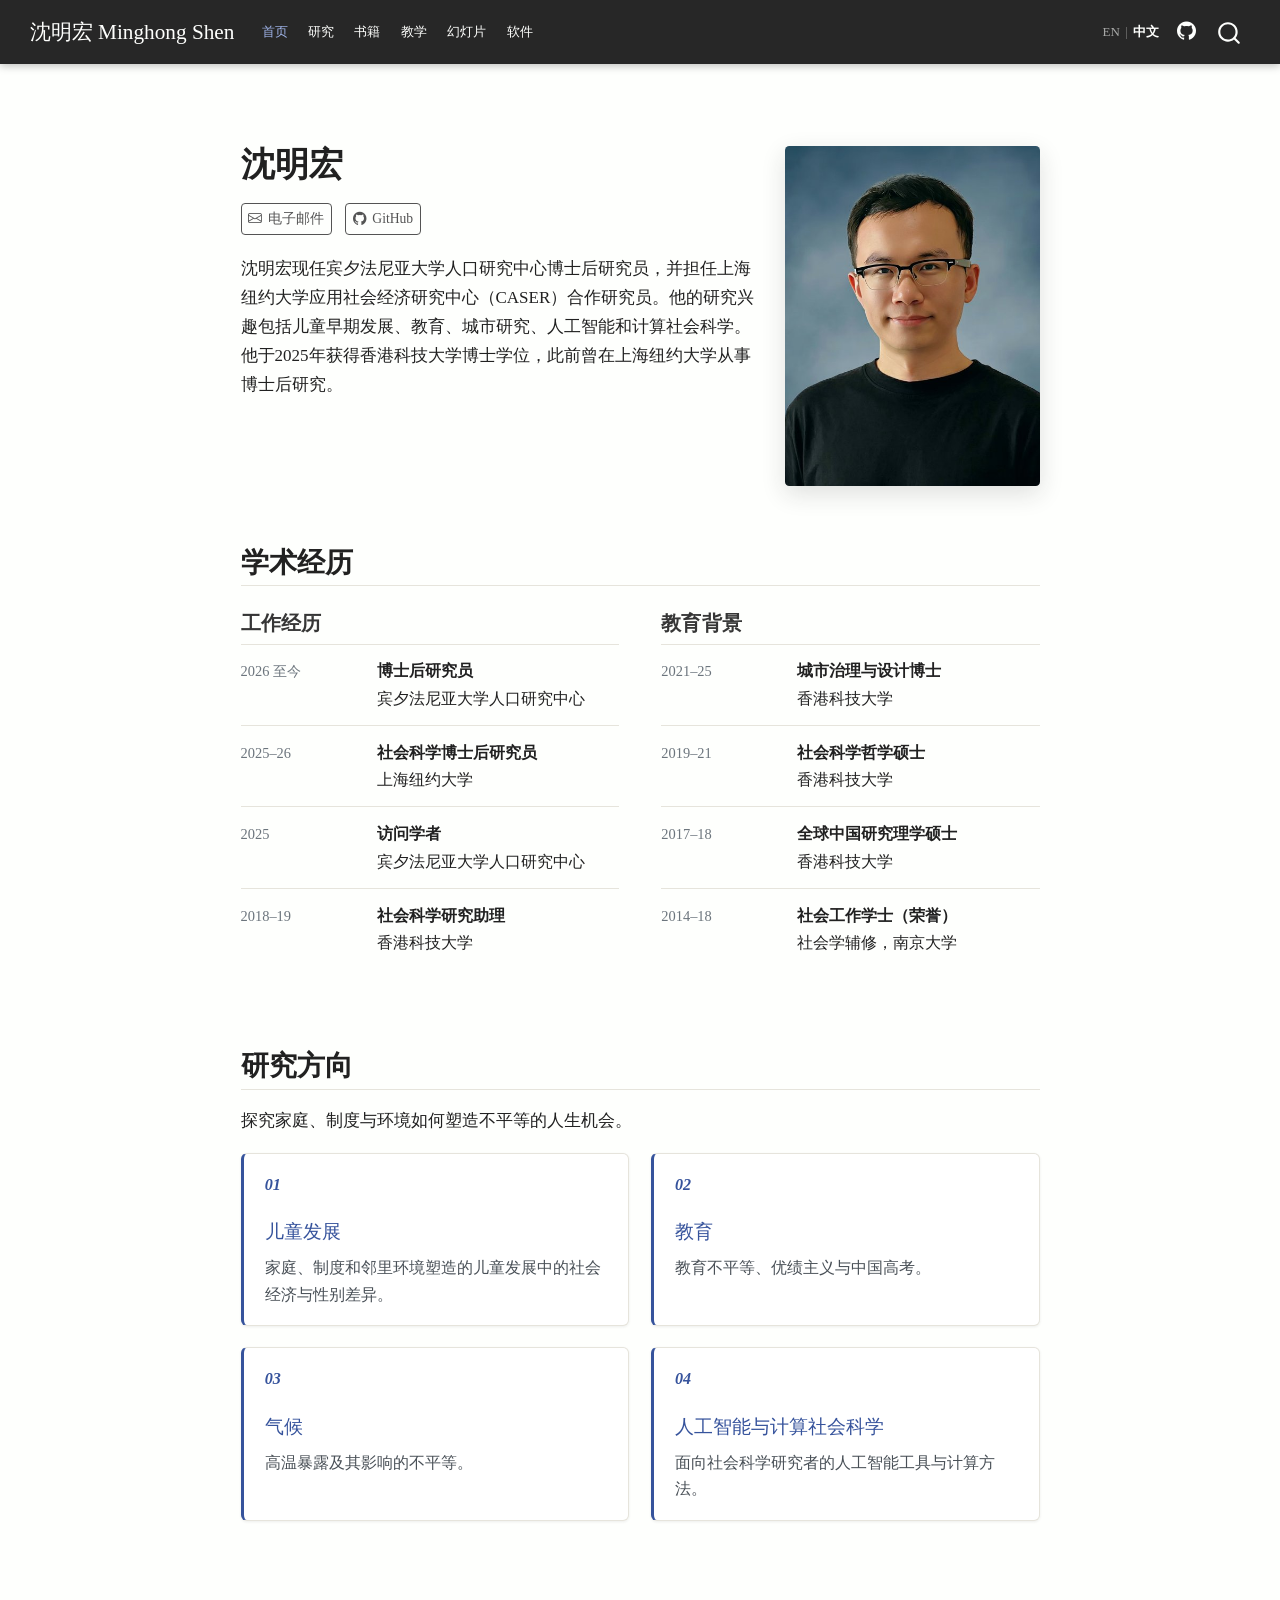
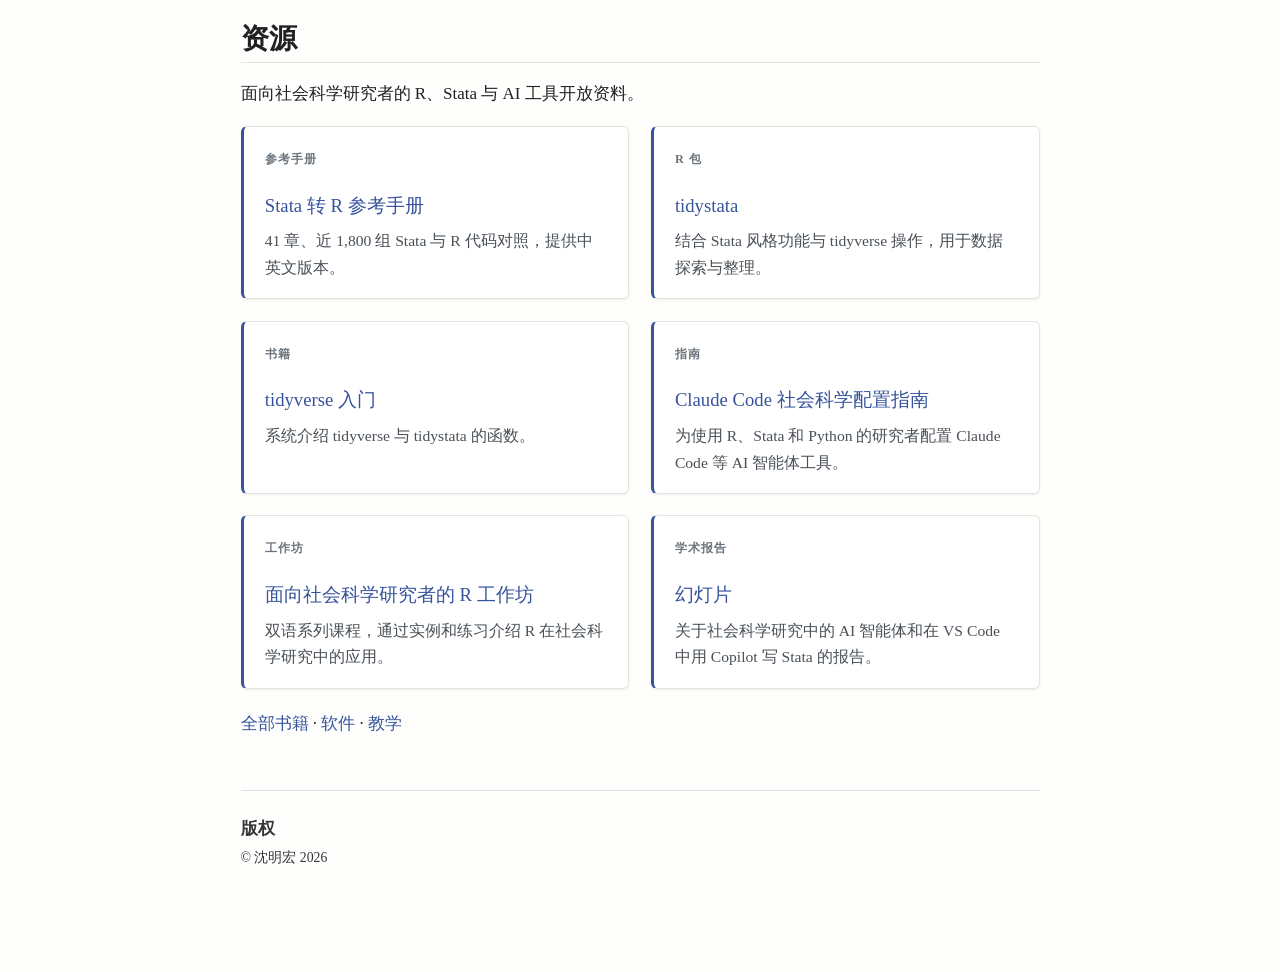
==== commit 4a02e48f: "chore: publish bio update and Stata-to-R home link" ====
--- a/zh/index.html
+++ b/zh/index.html
@@ -172,7 +172,7 @@
   </a>
 </div>
       <div class="about-contents"><div id="about-hero">
-<p>沈明宏现任宾夕法尼亚大学人口研究中心博士后研究员。他的研究主要关注儿童早期发展、教育、城市、人工智能和计算社会科学。他于2025年获得香港科技大学博士学位，在加入宾夕法尼亚大学之前，曾任上海纽约大学博士后研究员。他目前同时担任上海纽约大学应用社会经济研究中心（CASER）合作研究员。</p>
+<p>沈明宏现任宾夕法尼亚大学人口研究中心博士后研究员，并担任上海纽约大学应用社会经济研究中心（CASER）合作研究员。他的研究兴趣包括儿童早期发展、教育、城市研究、人工智能和计算社会科学。他于2025年获得香港科技大学博士学位，此前曾在上海纽约大学从事博士后研究。</p>
 </div></div>
     </div>
     <img src="../pic/profile.jpg" class="about-image
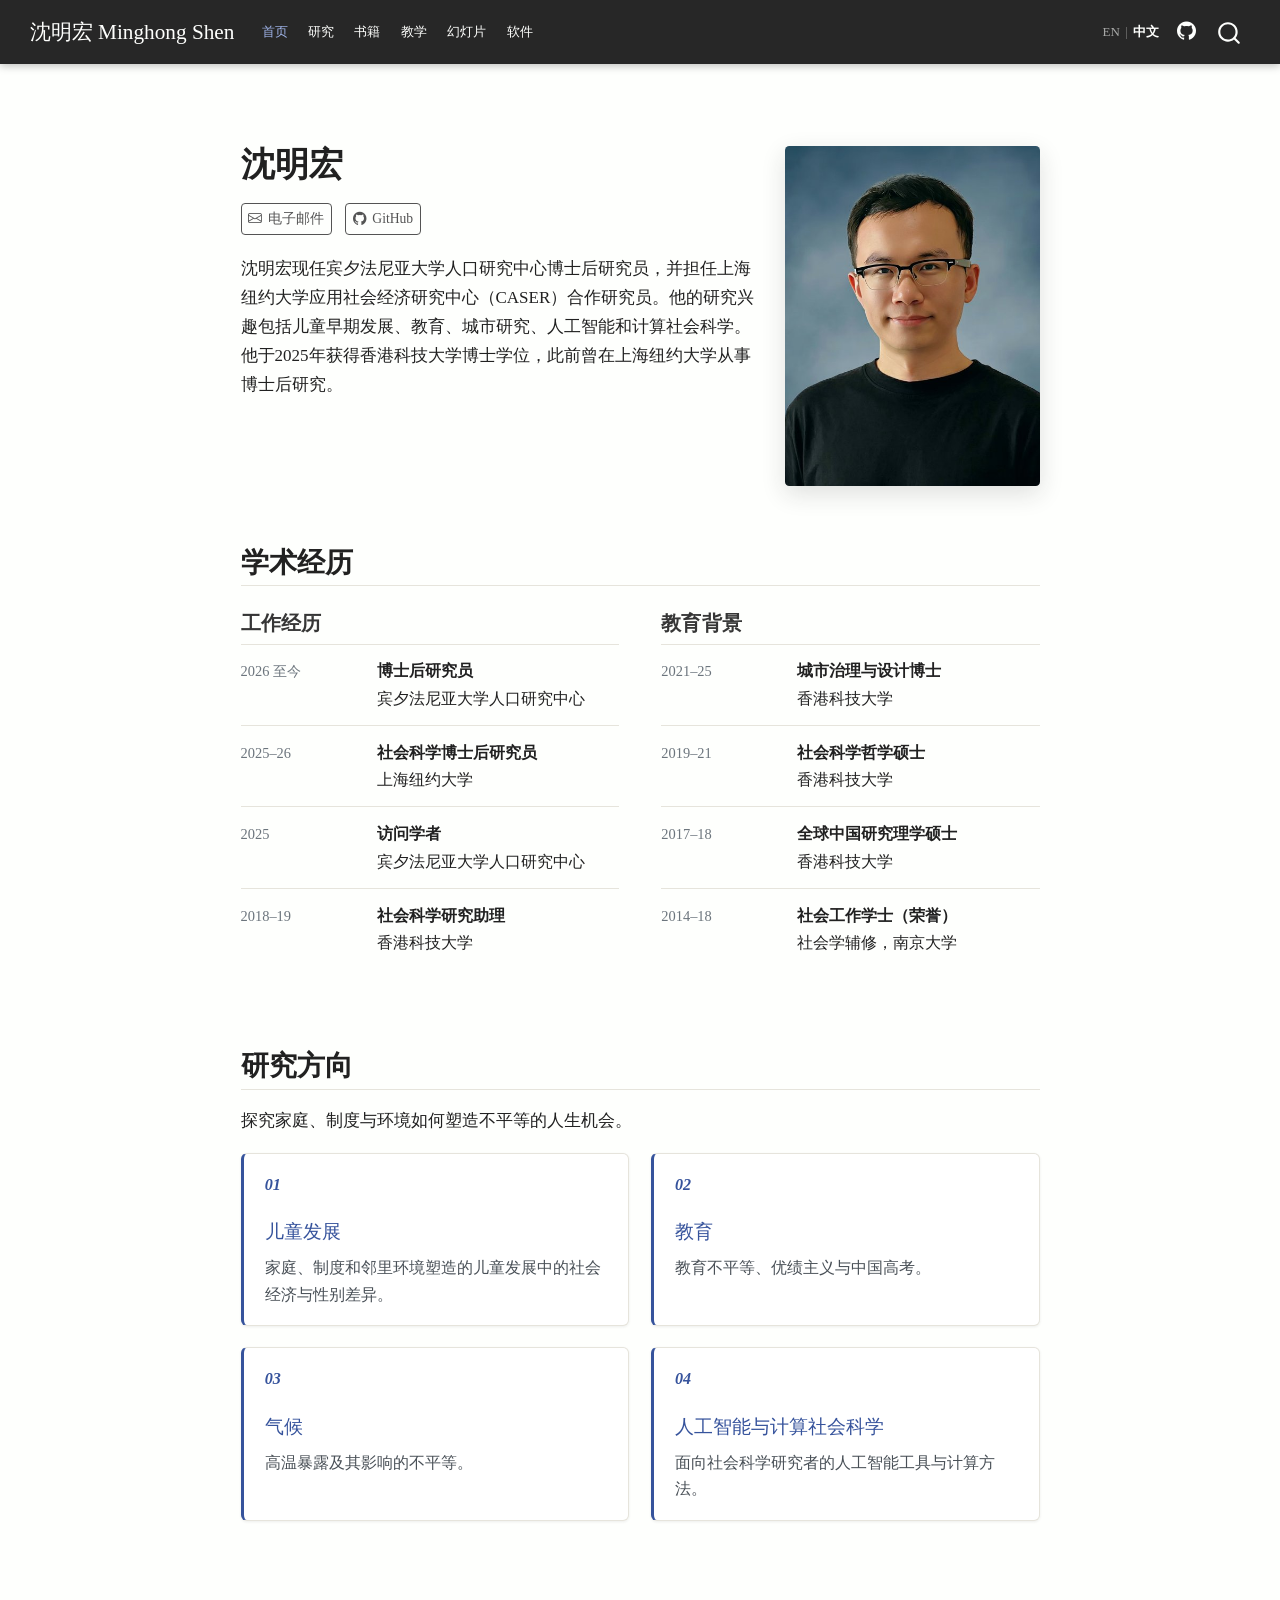
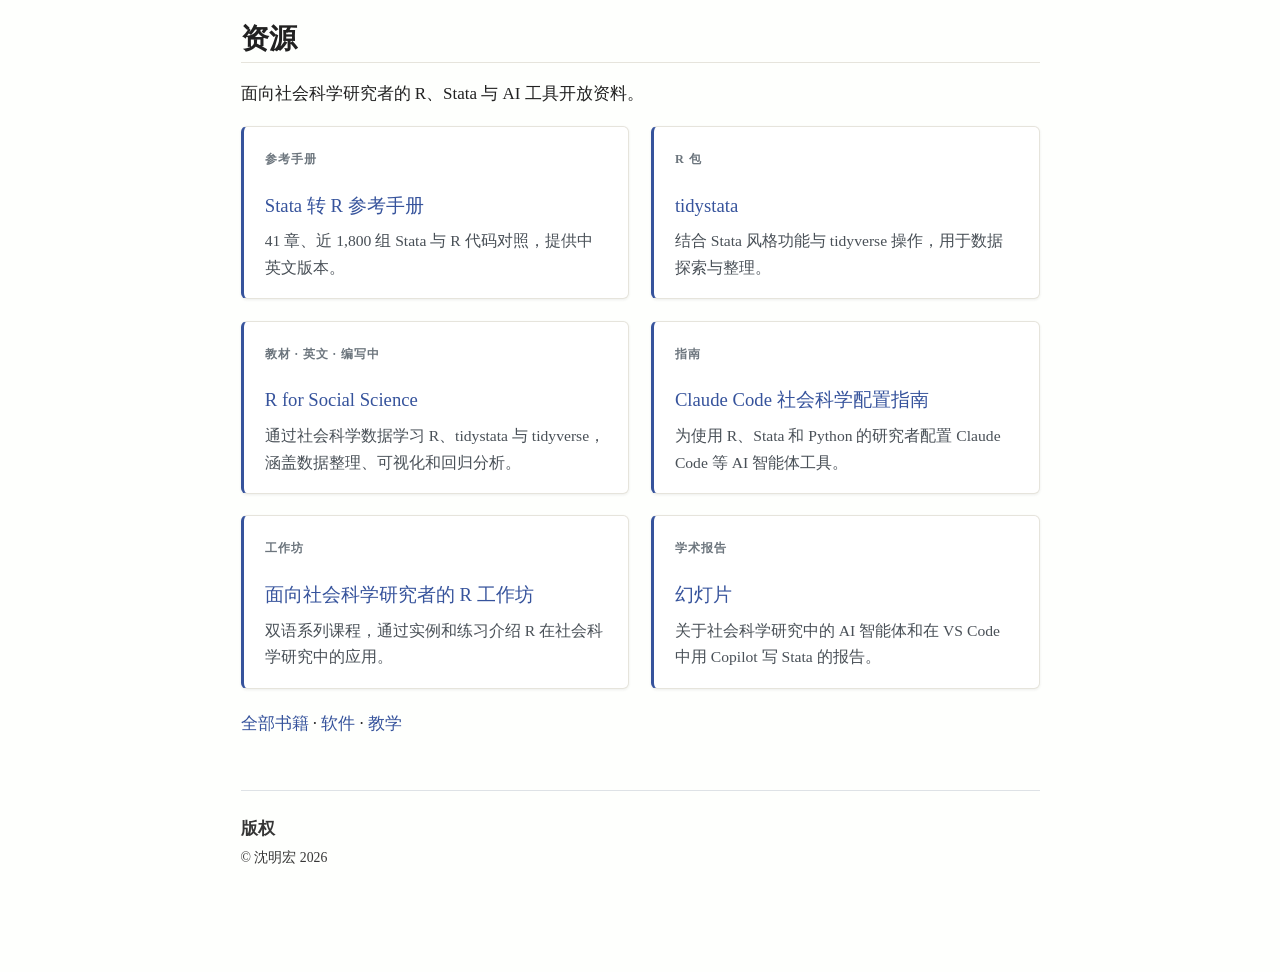
==== commit 8a9a1029: "feat: publish R textbook with development labels" ====
--- a/zh/index.html
+++ b/zh/index.html
@@ -264,9 +264,9 @@
 <p>结合 Stata 风格功能与 tidyverse 操作，用于数据探索与整理。</p>
 </div>
 <div class="entry-card">
-<p><span class="card-label">书籍</span></p>
-<p><a href="https://socimh.github.io/intro2tidy/">tidyverse 入门</a></p>
-<p>系统介绍 tidyverse 与 tidystata 的函数。</p>
+<p><span class="card-label">教材 · 英文 · 编写中</span></p>
+<p><a href="https://socimh.github.io/R4SS/">R for Social Science</a></p>
+<p>通过社会科学数据学习 R、tidystata 与 tidyverse，涵盖数据整理、可视化和回归分析。</p>
 </div>
 <div class="entry-card">
 <p><span class="card-label">指南</span></p>
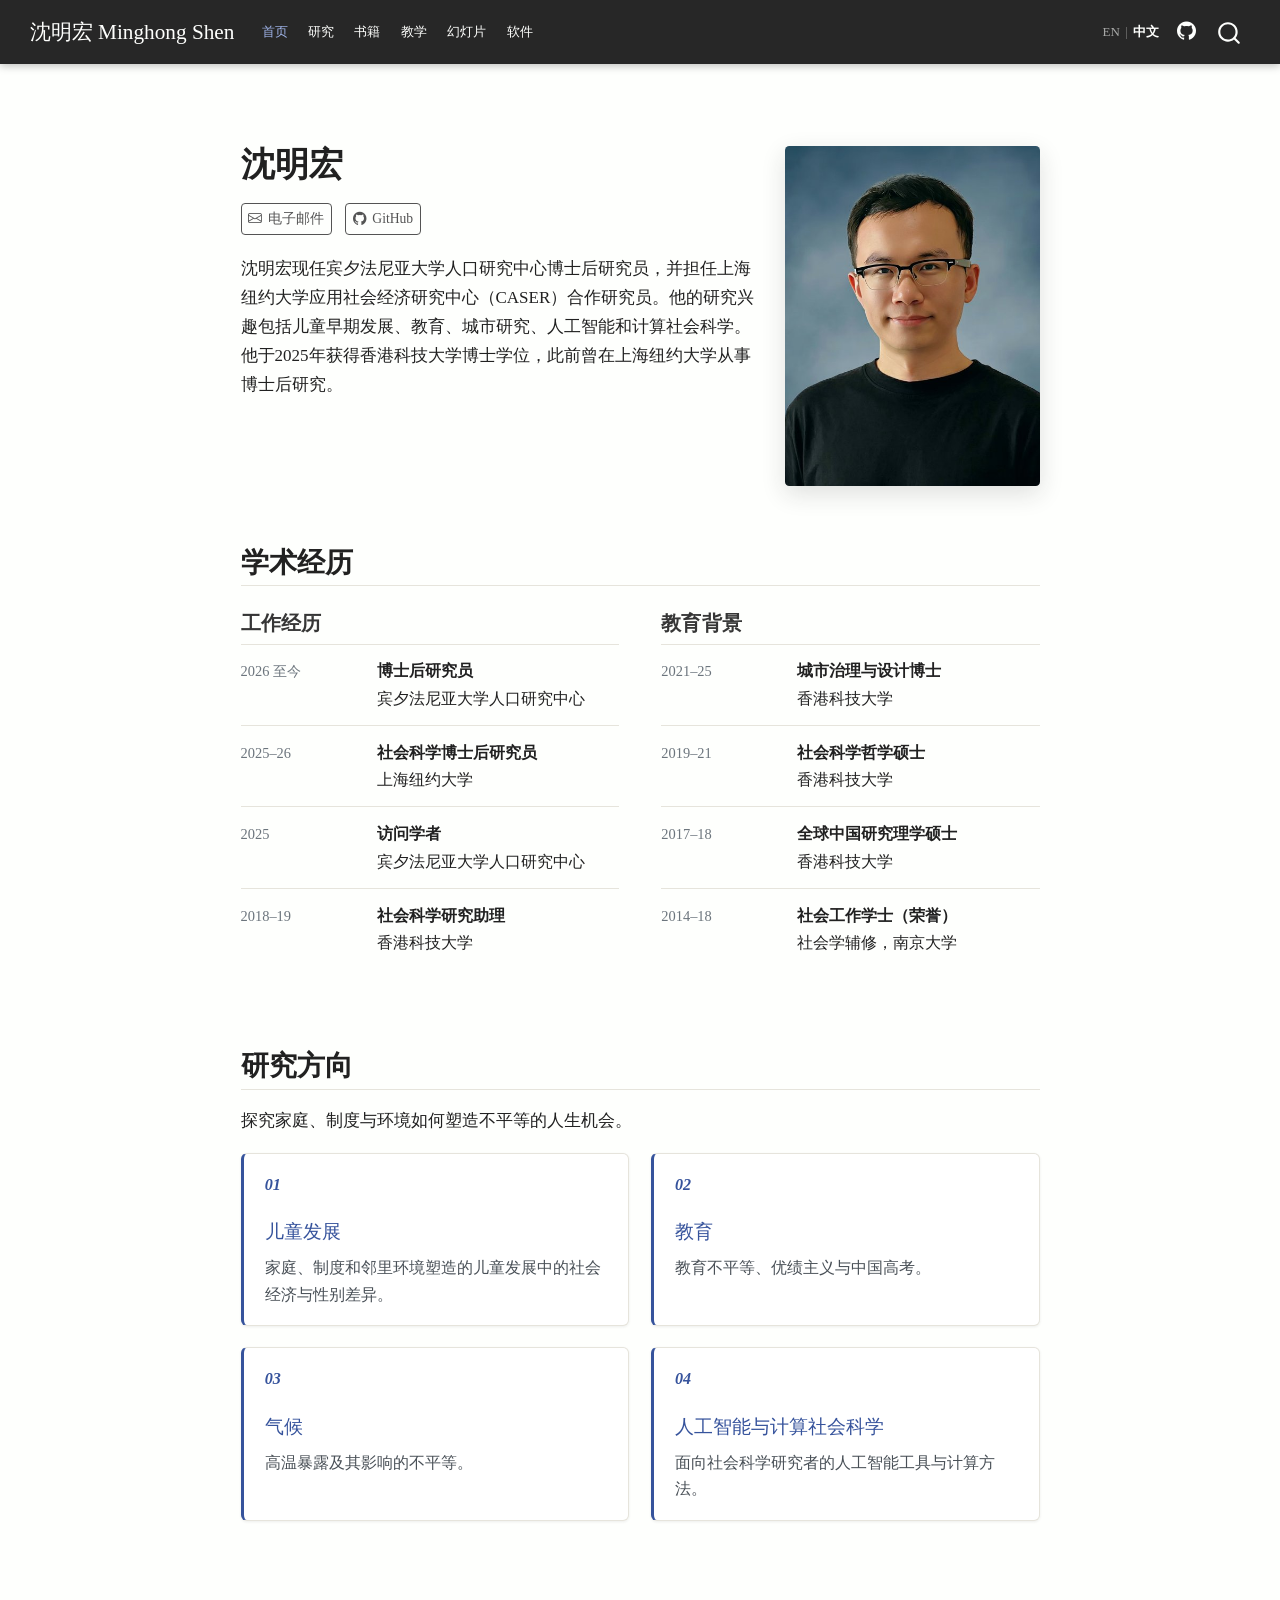
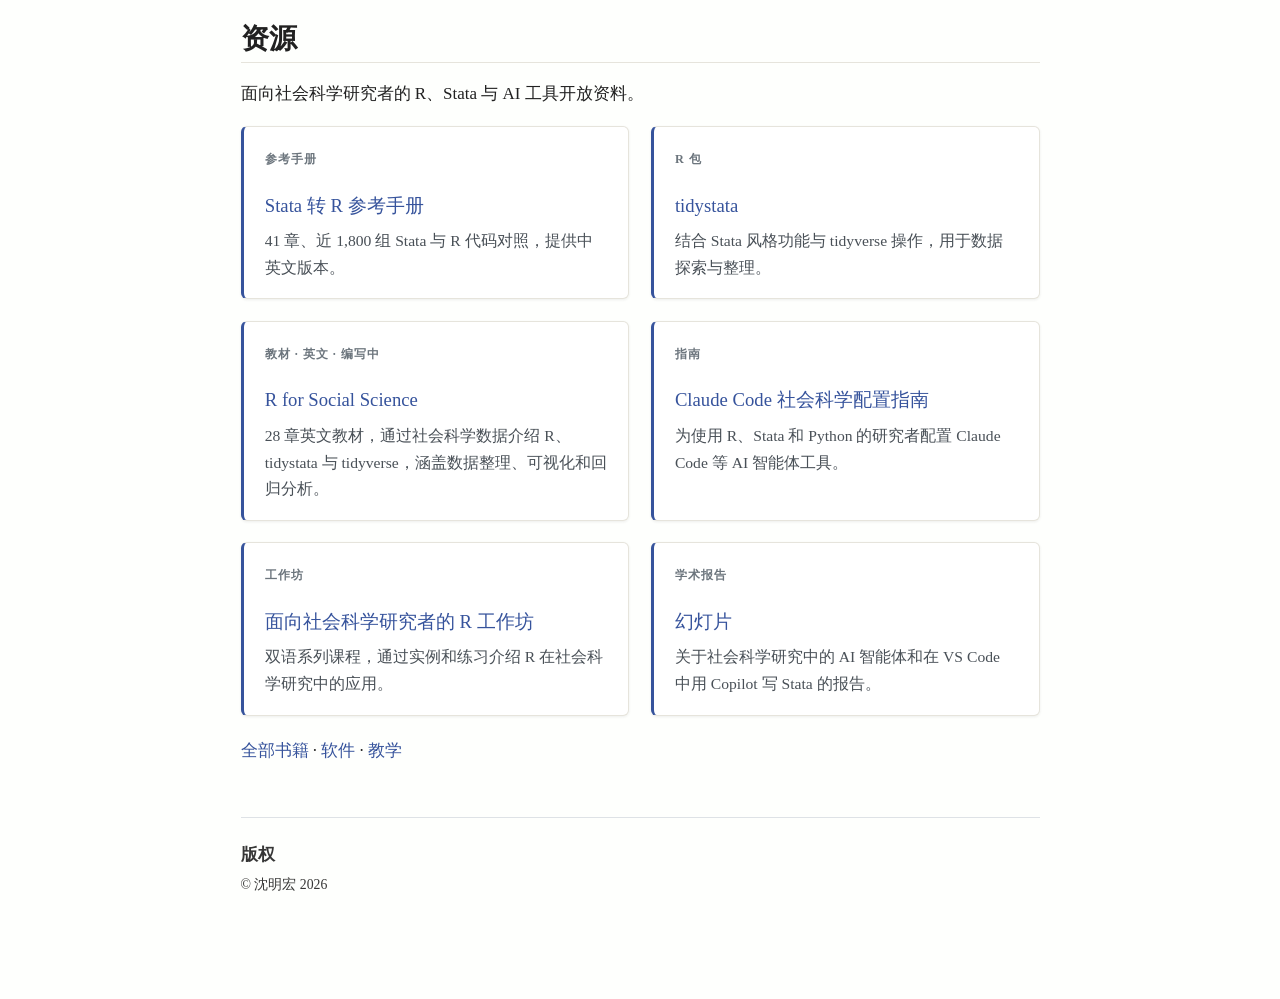
==== commit ecd47261: "docs: publish full R textbook edition details" ====
--- a/zh/index.html
+++ b/zh/index.html
@@ -266,7 +266,7 @@
 <div class="entry-card">
 <p><span class="card-label">教材 · 英文 · 编写中</span></p>
 <p><a href="https://socimh.github.io/R4SS/">R for Social Science</a></p>
-<p>通过社会科学数据学习 R、tidystata 与 tidyverse，涵盖数据整理、可视化和回归分析。</p>
+<p>28 章英文教材，通过社会科学数据介绍 R、tidystata 与 tidyverse，涵盖数据整理、可视化和回归分析。</p>
 </div>
 <div class="entry-card">
 <p><span class="card-label">指南</span></p>
